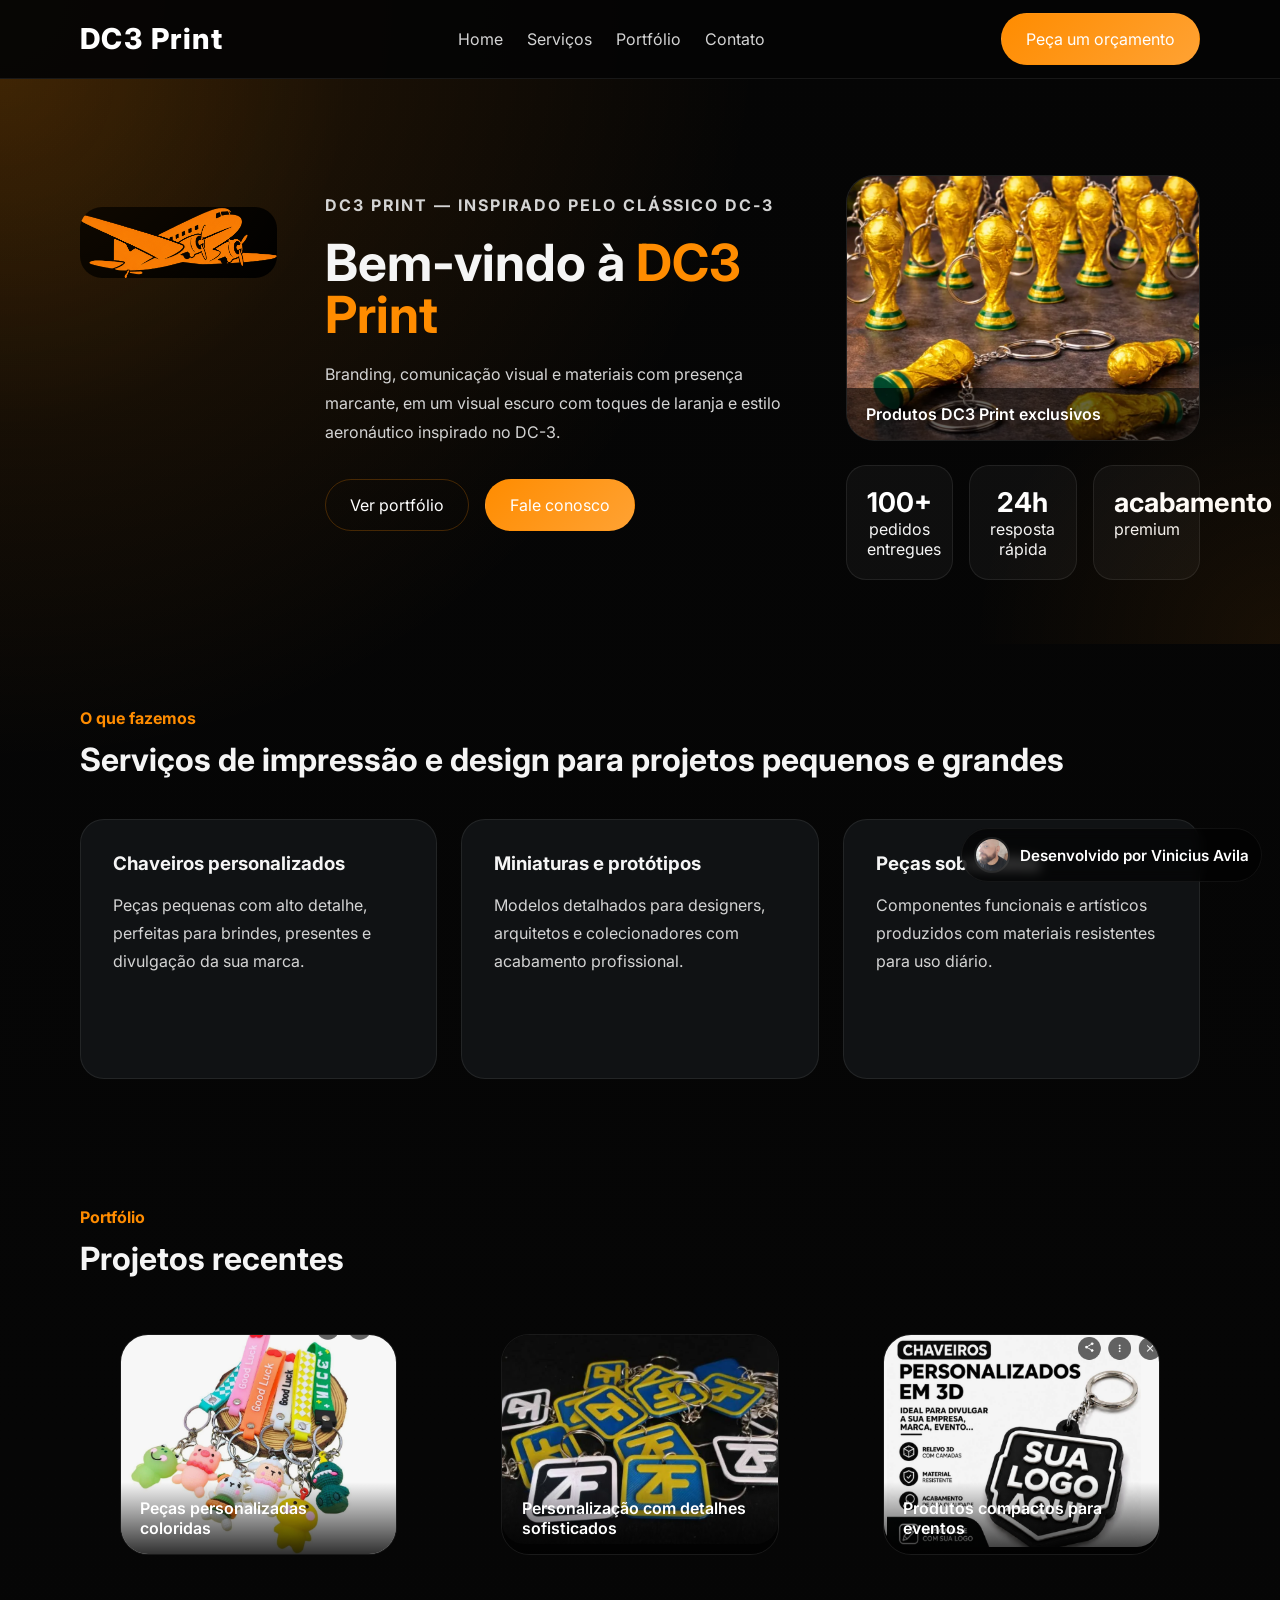
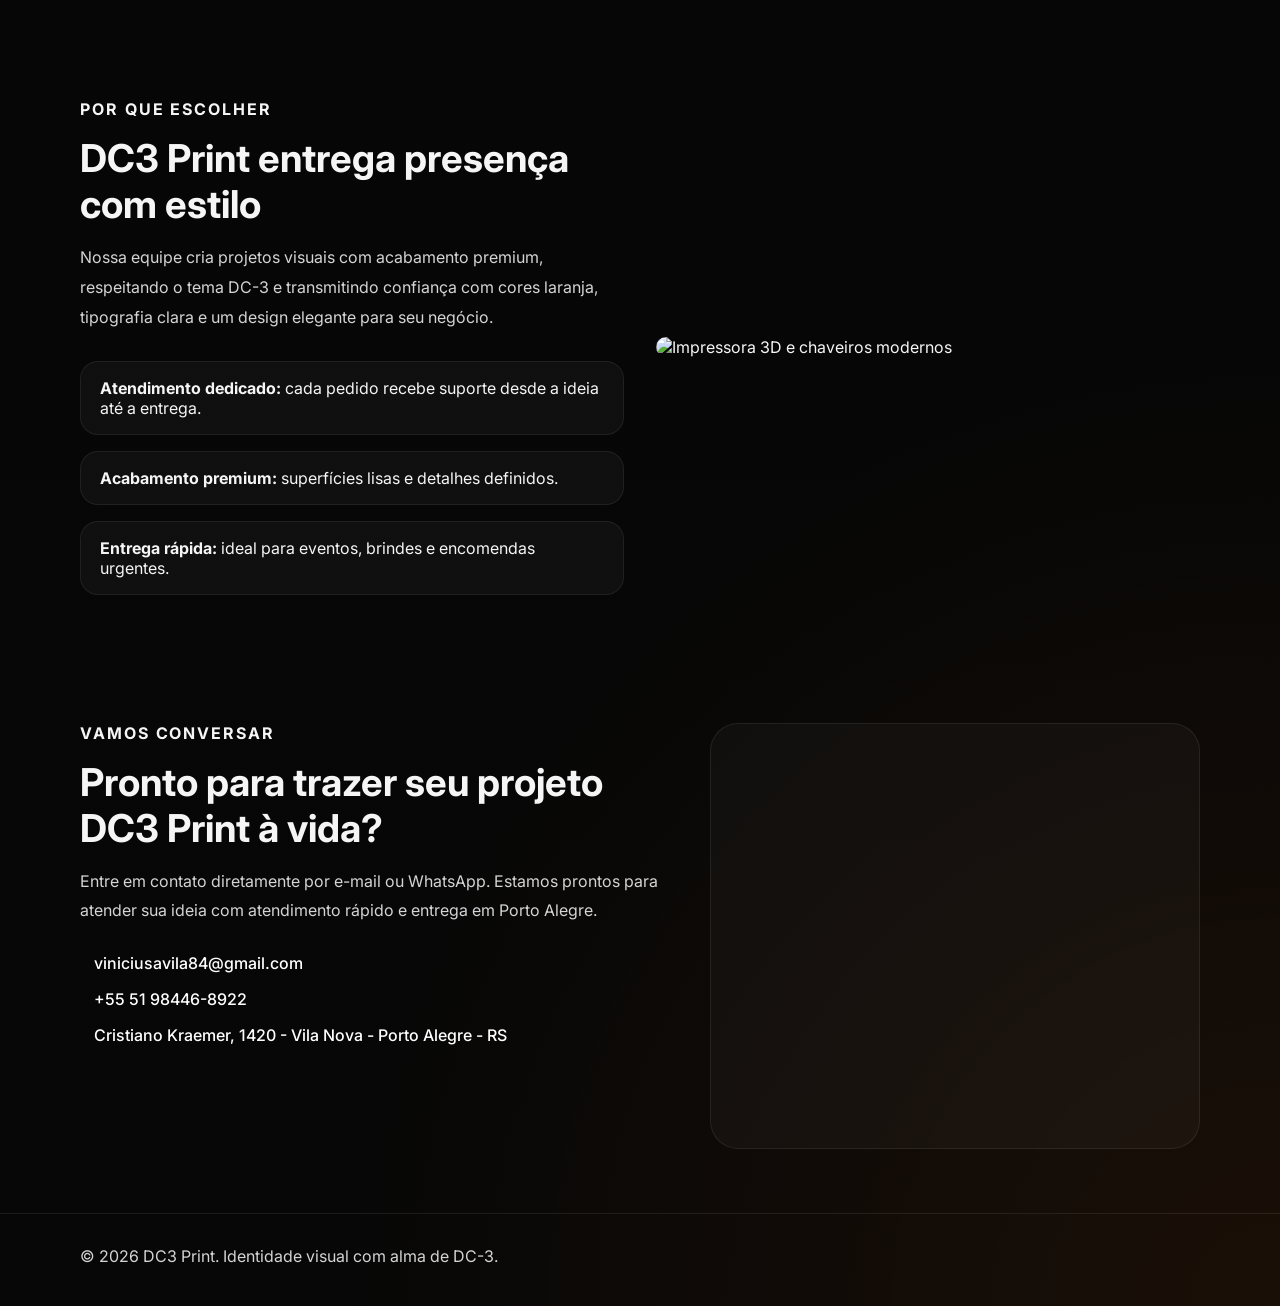
==== DC3Print/index.html @ e3b315c5 "cartao" ====
<!DOCTYPE html>
<html lang="pt-BR">
<head>
  <meta charset="UTF-8">
  <meta name="viewport" content="width=device-width, initial-scale=1.0">
  <title>DC3 Print | Impressões com alma de DC-3</title>
  <link rel="preconnect" href="https://fonts.googleapis.com">
  <link rel="preconnect" href="https://fonts.gstatic.com" crossorigin>
  <link href="https://fonts.googleapis.com/css2?family=Inter:wght@400;500;600;700;800&display=swap" rel="stylesheet">
  <link rel="stylesheet" href="styles.css">
  <script src="https://kit.fontawesome.com/a2d9f3c9a1.js" crossorigin="anonymous"></script>
</head>
<body>
  <header class="site-header">
    <div class="container header-inner">
      <a href="#home" class="brand"><span class="brand-name">DC3 Print</span></a>
      <nav class="nav-links">
        <a href="#home">Home</a>
        <a href="#services">Serviços</a>
        <a href="#portfolio">Portfólio</a>
        <a href="#contact">Contato</a>
      </nav>
      <a href="#contact" class="btn btn-primary">Peça um orçamento</a>
    </div>
  </header>

  <main>
    <section id="home" class="hero-section">
      <div class="container hero-grid">
        <div class="hero-image-logo">
          <img src="images/logo_site_dc3.png" alt="Logo DC3 Print" class="hero-logo">
        </div>
        <div class="hero-copy">
          <p class="eyebrow">DC3 Print — inspirado pelo clássico DC-3</p>
          <h1>Bem-vindo à <span>DC3 Print</span></h1>
          <p>Branding, comunicação visual e materiais com presença marcante, em um visual escuro com toques de laranja e estilo aeronáutico inspirado no DC-3.</p>
          <div class="hero-actions">
            <a href="#portfolio" class="btn btn-secondary">Ver portfólio</a>
            <a href="#contact" class="btn btn-primary">Fale conosco</a>
          </div>
        </div>
        <div class="hero-visual">
          <div class="hero-card">
            <img src="images/image-1780492488087.png" alt="Produção gráfica premium" loading="lazy">
            <div class="label">Produtos DC3 Print exclusivos</div>
          </div>
          <div class="hero-stats">
            <div>
              <strong>100+</strong>
              pedidos entregues
            </div>
            <div>
              <strong>24h</strong>
              resposta rápida
            </div>
            <div>
              <strong>acabamento</strong>
              premium
            </div>
          </div>
        </div>
      </div>
    </section>

    <section id="services" class="section-split">
      <div class="container section-title">
        <span>O que fazemos</span>
        <h2>Serviços de impressão e design para projetos pequenos e grandes</h2>
      </div>
      <div class="container cards-grid">
        <article class="card service-card">
          <i class="fa-solid fa-key"></i>
          <h3>Chaveiros personalizados</h3>
          <p>Peças pequenas com alto detalhe, perfeitas para brindes, presentes e divulgação da sua marca.</p>
        </article>
        <article class="card service-card">
          <i class="fa-solid fa-cube"></i>
          <h3>Miniaturas e protótipos</h3>
          <p>Modelos detalhados para designers, arquitetos e colecionadores com acabamento profissional.</p>
        </article>
        <article class="card service-card">
          <i class="fa-solid fa-gear"></i>
          <h3>Peças sob medida</h3>
          <p>Componentes funcionais e artísticos produzidos com materiais resistentes para uso diário.</p>
        </article>
      </div>
    </section>

    <section id="portfolio" class="portfolio-section">
      <div class="container section-title">
        <span>Portfólio</span>
        <h2>Projetos recentes</h2>
      </div>
      <div class="container portfolio-grid">
        <figure class="portfolio-card">
          <img src="images/image-1780493433147.png" alt="Peças personalizadas coloridas" loading="lazy">
          <figcaption>Peças personalizadas coloridas</figcaption>
        </figure>
        <figure class="portfolio-card">
          <img src="images/image-1780493447519.png" alt="Produtos personalizados com detalhes sofisticados" loading="lazy">
          <figcaption>Personalização com detalhes sofisticados</figcaption>
        </figure>
        <figure class="portfolio-card">
          <img src="images/image-1780493489590.png" alt="Produtos compactos para eventos" loading="lazy">
          <figcaption>Produtos compactos para eventos</figcaption>
        </figure>
      </div>
    </section>

    <section class="about-section">
      <div class="container about-grid">
        <div class="about-copy">
          <span>Por que escolher</span>
          <h2>DC3 Print entrega presença com estilo</h2>
          <p>Nossa equipe cria projetos visuais com acabamento premium, respeitando o tema DC-3 e transmitindo confiança com cores laranja, tipografia clara e um design elegante para seu negócio.</p>
          <ul>
            <li><strong>Atendimento dedicado:</strong> cada pedido recebe suporte desde a ideia até a entrega.</li>
            <li><strong>Acabamento premium:</strong> superfícies lisas e detalhes definidos.</li>
            <li><strong>Entrega rápida:</strong> ideal para eventos, brindes e encomendas urgentes.</li>
          </ul>
        </div>
        <div class="about-visual">
          <img src="https://images.unsplash.com/photo-1605792657667-24a0b4f2384f?auto=format&fit=crop&w=900&q=80" alt="Impressora 3D e chaveiros modernos" loading="lazy">
        </div>
      </div>
    </section>

    <section id="contact" class="contact-section">
      <div class="container contact-grid contact-grid--full">
        <div class="contact-copy">
          <span>Vamos conversar</span>
          <h2>Pronto para trazer seu projeto DC3 Print à vida?</h2>
          <p>Entre em contato diretamente por e-mail ou WhatsApp. Estamos prontos para atender sua ideia com atendimento rápido e entrega em Porto Alegre.</p>
          <div class="contact-details contact-details--stack">
            <div><i class="fa-solid fa-envelope"></i> <a href="mailto:viniciusavila84@gmail.com">viniciusavila84@gmail.com</a></div>
            <div><i class="fa-solid fa-phone"></i> <a href="https://wa.me/5551984468922" target="_blank" rel="noreferrer">+55 51 98446-8922</a></div>
            <div><i class="fa-solid fa-location-dot"></i> Cristiano Kraemer, 1420 - Vila Nova - Porto Alegre - RS</div>
          </div>
        </div>
        <div class="map-frame">
          <iframe src="https://www.google.com/maps/embed?pb=!1m18!1m12!1m3!1d3450.826094313455!2d-51.201713999999996!3d-30.127789399999997!2m3!1f0!2f0!3f0!3m2!1i1024!2i768!4f13.1!3m3!1m2!1s0x9519831512eab777%3A0x67da33f5b33ea9b5!2sEst.%20Cristiano%20Kraemer%2C%201420%20-%20Vila%20Nova%2C%20Porto%20Alegre%20-%20RS%2C%2091750-060!5e0!3m2!1spt-BR!2sbr!4v1780493617590!5m2!1spt-BR!2sbr" loading="lazy" referrerpolicy="no-referrer-when-downgrade"></iframe>
        </div>
      </div>
    </section>
  </main>

  <footer class="site-footer">
    <div class="container footer-inner">
      <p>&copy; 2026 DC3 Print. Identidade visual com alma de DC-3.</p>
      <div class="social-links">
        <a href="#"><i class="fa-brands fa-instagram"></i></a>
        <a href="#"><i class="fa-brands fa-whatsapp"></i></a>
        <a href="#"><i class="fa-brands fa-facebook"></i></a>
      </div>
    </div>
  </footer>

  <script src="script.js"></script>
  <a class="dev-credit" href="http://viniciusavila.com.br" target="_blank" rel="noopener noreferrer">
    <img src="../midias/foto_vinicius.jpeg" alt="Vinicius Avila">
    <span>Desenvolvido por Vinicius Avila</span>
  </a>
</body>
</html>
---- DC3Print/styles.css ----
:root {
  --bg: #050505;
  --surface: #101214;
  --text: #f5f5f5;
  --muted: #d4d4d4;
  --orange: #ff8c00;
  --accent: #ffa233;
  --border: rgba(255, 140, 0, 0.22);
}

* {
  box-sizing: border-box;
}

html, body {
  margin: 0;
  min-height: 100%;
  background: radial-gradient(circle at top left, rgba(255, 140, 0, 0.16), transparent 24%),
              radial-gradient(circle at bottom right, rgba(255, 112, 0, 0.08), transparent 30%),
              linear-gradient(180deg, #050505 0%, #070707 100%);
  color: var(--text);
  font-family: 'Inter', system-ui, sans-serif;
}

img {
  max-width: 100%;
  display: block;
  border-radius: 22px;
}

button, input, textarea {
  font: inherit;
}

.container {
  width: min(1120px, calc(100% - 2rem));
  margin: 0 auto;
}

.site-header {
  position: sticky;
  top: 0;
  z-index: 20;
  background: rgba(5, 5, 5, 0.92);
  border-bottom: 1px solid rgba(255,255,255,.08);
}

.header-inner {
  display: flex;
  align-items: center;
  justify-content: space-between;
  gap: 1rem;
  padding: 0.8rem 0;
}

.brand {
  display: inline-flex;
  align-items: center;
  gap: 0.85rem;
  font-size: 1.8rem;
  font-weight: 800;
  color: #fff;
  text-decoration: none;
  letter-spacing: 0.05em;
  line-height: 1;
}

.logo-img {
  width: 140px;
  height: 140px;
  object-fit: contain;
  display: none;
  flex-shrink: 0;
}

.nav-links {
  display: flex;
  gap: 1.5rem;
  flex-wrap: wrap;
}

.nav-links a {
  color: var(--muted);
  text-decoration: none;
  transition: color .2s ease;
}

.nav-links a:hover {
  color: #fff;
}

.btn {
  display: inline-flex;
  align-items: center;
  justify-content: center;
  gap: .6rem;
  padding: 0.95rem 1.5rem;
  border-radius: 999px;
  border: 1px solid transparent;
  text-decoration: none;
  cursor: pointer;
  transition: transform .2s ease, background .2s ease, border-color .2s ease;
}

.btn:hover {
  transform: translateY(-2px);
}

.btn-primary {
  background: linear-gradient(135deg, var(--orange), var(--accent));
  color: #fff;
}

.btn-secondary {
  background: transparent;
  border-color: rgba(255, 140, 0, 0.28);
  color: #fff;
}

.hero-section {
  padding: 6rem 0 4rem;
  position: relative;
  overflow: hidden;
}

.hero-section::after {
  content: '';
  position: absolute;
  inset: 0;
  background: radial-gradient(circle at top left, rgba(255, 140, 0, 0.1), transparent 25%),
              radial-gradient(circle at bottom right, rgba(255, 140, 0, 0.08), transparent 22%);
  pointer-events: none;
}

.hero-grid {
  display: grid;
  grid-template-columns: 0.5fr 1.2fr 0.9fr;
  gap: 3rem;
  align-items: flex-start;
}

.eyebrow {
  color: var(--orange);
  font-weight: 700;
  text-transform: uppercase;
  letter-spacing: .12em;
  margin-bottom: 1rem;
}

.hero-image-logo {
  display: flex;
  justify-content: center;
  align-items: flex-start;
  padding-top: 2rem;
}

.hero-logo {
  width: 220px;
  height: auto;
  object-fit: contain;
}

.hero-copy {
  grid-column: 2;
}

.hero-copy h1 {
  font-size: clamp(2.7rem, 4vw, 4.5rem);
  line-height: 1.02;
  margin: 0 0 1.25rem;
}

.hero-copy h1 span {
  color: var(--orange);
}

.hero-copy p {
  max-width: 60ch;
  color: var(--muted);
  line-height: 1.8;
}

.hero-actions .btn-secondary {
  border-color: rgba(255, 140, 0, 0.24);
  color: #fff;
}

.hero-actions {
  display: flex;
  gap: 1rem;
  flex-wrap: wrap;
  margin-top: 2rem;
}

.hero-visual {
  display: grid;
  gap: 1.5rem;
  grid-column: 3;
}

.hero-card {
  position: relative;
  overflow: hidden;
  border-radius: 28px;
  background: linear-gradient(180deg, rgba(14, 14, 14, .95), rgba(15, 15, 15, .85));
  border: 1px solid rgba(255,255,255,.08);
}

.hero-card img {
  aspect-ratio: 4 / 3;
  object-fit: cover;
}

.label {
  position: absolute;
  inset: auto 0 0 0;
  padding: 1rem 1.2rem;
  background: rgba(0, 0, 0, 0.6);
  color: #fff;
  font-weight: 600;
}

.hero-stats {
  display: grid;
  grid-template-columns: repeat(3, minmax(0, 1fr));
  gap: 1rem;
}

.hero-stats div {
  background: rgba(255,255,255,.04);
  border: 1px solid rgba(255,255,255,.08);
  border-radius: 20px;
  padding: 1.25rem;
  text-align: center;
}

.hero-stats strong {
  display: block;
  font-size: 1.7rem;
  color: #fff;
}

.section-split,
.portfolio-section,
.about-section,
.contact-section {
  padding: 4rem 0;
}

.section-title span {
  display: inline-block;
  color: var(--orange);
  font-weight: 700;
  margin-bottom: .75rem;
}

.section-title h2 {
  font-size: clamp(2rem, 2.5vw, 2.8rem);
  margin: 0;
}

.cards-grid {
  display: grid;
  grid-template-columns: repeat(3, minmax(0, 1fr));
  gap: 1.5rem;
  margin-top: 2.5rem;
}

.card {
  background: var(--surface);
  border: 1px solid rgba(255,255,255,.08);
  border-radius: 24px;
  padding: 2rem;
  min-height: 260px;
}

.service-card i {
  font-size: 1.9rem;
  color: var(--red);
  margin-bottom: 1rem;
}

.service-card h3 {
  margin: 0 0 .85rem;
}

.service-card p {
  color: var(--muted);
  line-height: 1.75;
}

.portfolio-grid {
  display: grid;
  grid-template-columns: repeat(3, minmax(0, 1fr));
  gap: 1.5rem;
  margin-top: 2.5rem;
}

.portfolio-card {
  position: relative;
  overflow: hidden;
  border-radius: 28px;
  border: 1px solid rgba(255,255,255,.08);
}

.portfolio-card figcaption {
  position: absolute;
  left: 0;
  right: 0;
  bottom: 0;
  padding: 1rem 1.2rem;
  background: linear-gradient(180deg, transparent, rgba(0,0,0,.8));
  color: #fff;
  font-weight: 600;
}

.about-grid {
  display: grid;
  grid-template-columns: 1fr 1fr;
  gap: 2rem;
  align-items: center;
}

.about-copy span {
  color: var(--blue);
  font-weight: 700;
  text-transform: uppercase;
  letter-spacing: .12em;
}

.about-copy h2 {
  margin: 1rem 0 1rem;
  font-size: clamp(2.2rem, 3vw, 3rem);
}

.about-copy p {
  color: var(--muted);
  line-height: 1.85;
}

.about-copy ul {
  list-style: none;
  padding: 0;
  margin: 1.8rem 0 0;
  display: grid;
  gap: 1rem;
}

.about-copy li {
  background: rgba(255,255,255,.04);
  border: 1px solid rgba(255,255,255,.07);
  padding: 1rem 1.2rem;
  border-radius: 18px;
}

.about-visual img {
  border-radius: 28px;
}

.contact-grid {
  display: grid;
  grid-template-columns: 1.1fr 0.9fr;
  gap: 2rem;
  align-items: start;
}

.contact-copy span {
  color: var(--blue);
  font-weight: 700;
  text-transform: uppercase;
  letter-spacing: .12em;
}

.contact-copy h2 {
  margin: 1rem 0 1rem;
  font-size: clamp(2.2rem, 3vw, 3rem);
}

.contact-copy p {
  color: var(--muted);
  line-height: 1.8;
}

.contact-details {
  display: grid;
  gap: 1rem;
  margin-top: 1.8rem;
}

.contact-details div {
  display: flex;
  align-items: center;
  gap: 0.9rem;
  color: #fff;
  font-weight: 500;
}

.contact-details a {
  color: #fff;
  text-decoration: none;
}

.map-frame {
  min-height: 420px;
  border-radius: 28px;
  overflow: hidden;
  border: 1px solid rgba(255,255,255,.08);
  background: rgba(255,255,255,.03);
}

.map-frame iframe {
  width: 100%;
  min-height: 420px;
  border: 0;
}

.contact-form {
  display: grid;
  gap: 1rem;
  background: rgba(255,255,255,.03);
  padding: 2rem;
  border-radius: 28px;
  border: 1px solid rgba(255,255,255,.08);
}

.contact-form label {
  display: grid;
  gap: .65rem;
  font-size: .95rem;
  color: var(--muted);
}

.contact-form input,
.contact-form textarea {
  width: 100%;
  padding: 1rem 1.1rem;
  border-radius: 18px;
  border: 1px solid rgba(255,255,255,.12);
  background: rgba(255,255,255,.04);
  color: #fff;
}

.contact-form input::placeholder,
.contact-form textarea::placeholder {
  color: rgba(255,255,255,.55);
}

/* Developer credit badge (fixed bottom-right) */
.dev-credit {
  position: fixed;
  right: 18px;
  bottom: 18px;
  background: rgba(0,0,0,0.6);
  color: #fff;
  padding: 8px 12px;
  border-radius: 999px;
  display: inline-flex;
  align-items: center;
  gap: 10px;
  z-index: 60;
  backdrop-filter: blur(6px);
  border: 1px solid rgba(255,255,255,0.06);
  text-decoration: none;
}

.dev-credit img {
  width: 36px;
  height: 36px;
  border-radius: 50%;
  object-fit: cover;
  border: 2px solid rgba(255,255,255,0.08);
}

.dev-credit span {
  font-size: 0.95rem;
  color: #fff;
  font-weight: 600;
}

@media (max-width: 520px) {
  .dev-credit {
    right: 12px;
    bottom: 12px;
    padding: 6px 8px;
  }
  .dev-credit img { width: 30px; height: 30px; }
  .dev-credit span { font-size: 0.85rem; }
}

.site-footer {
  padding: 2rem 0 2.5rem;
  border-top: 1px solid rgba(255,255,255,.08);
}

.footer-inner {
  display: flex;
  align-items: center;
  justify-content: space-between;
  gap: 1rem;
}

.footer-inner p {
  margin: 0;
  color: var(--muted);
}

.social-links {
  display: flex;
  gap: 1rem;
}

.social-links a {
  color: var(--muted);
  font-size: 1.1rem;
}

.social-links a:hover {
  color: #fff;
}

@media (max-width: 980px) {
  .hero-grid,
  .about-grid,
  .contact-grid {
    grid-template-columns: 1fr;
  }

  .header-inner {
    flex-direction: column;
    align-items: flex-start;
  }

  .nav-links {
    width: 100%;
    justify-content: flex-start;
  }
}

@media (max-width: 720px) {
  .hero-section { padding-top: 3rem; }
  .hero-copy h1 { font-size: 2.4rem; }
  .cards-grid,
  .portfolio-grid {
    grid-template-columns: 1fr;
  }
  .footer-inner {
    flex-direction: column;
    align-items: flex-start;
  }
}
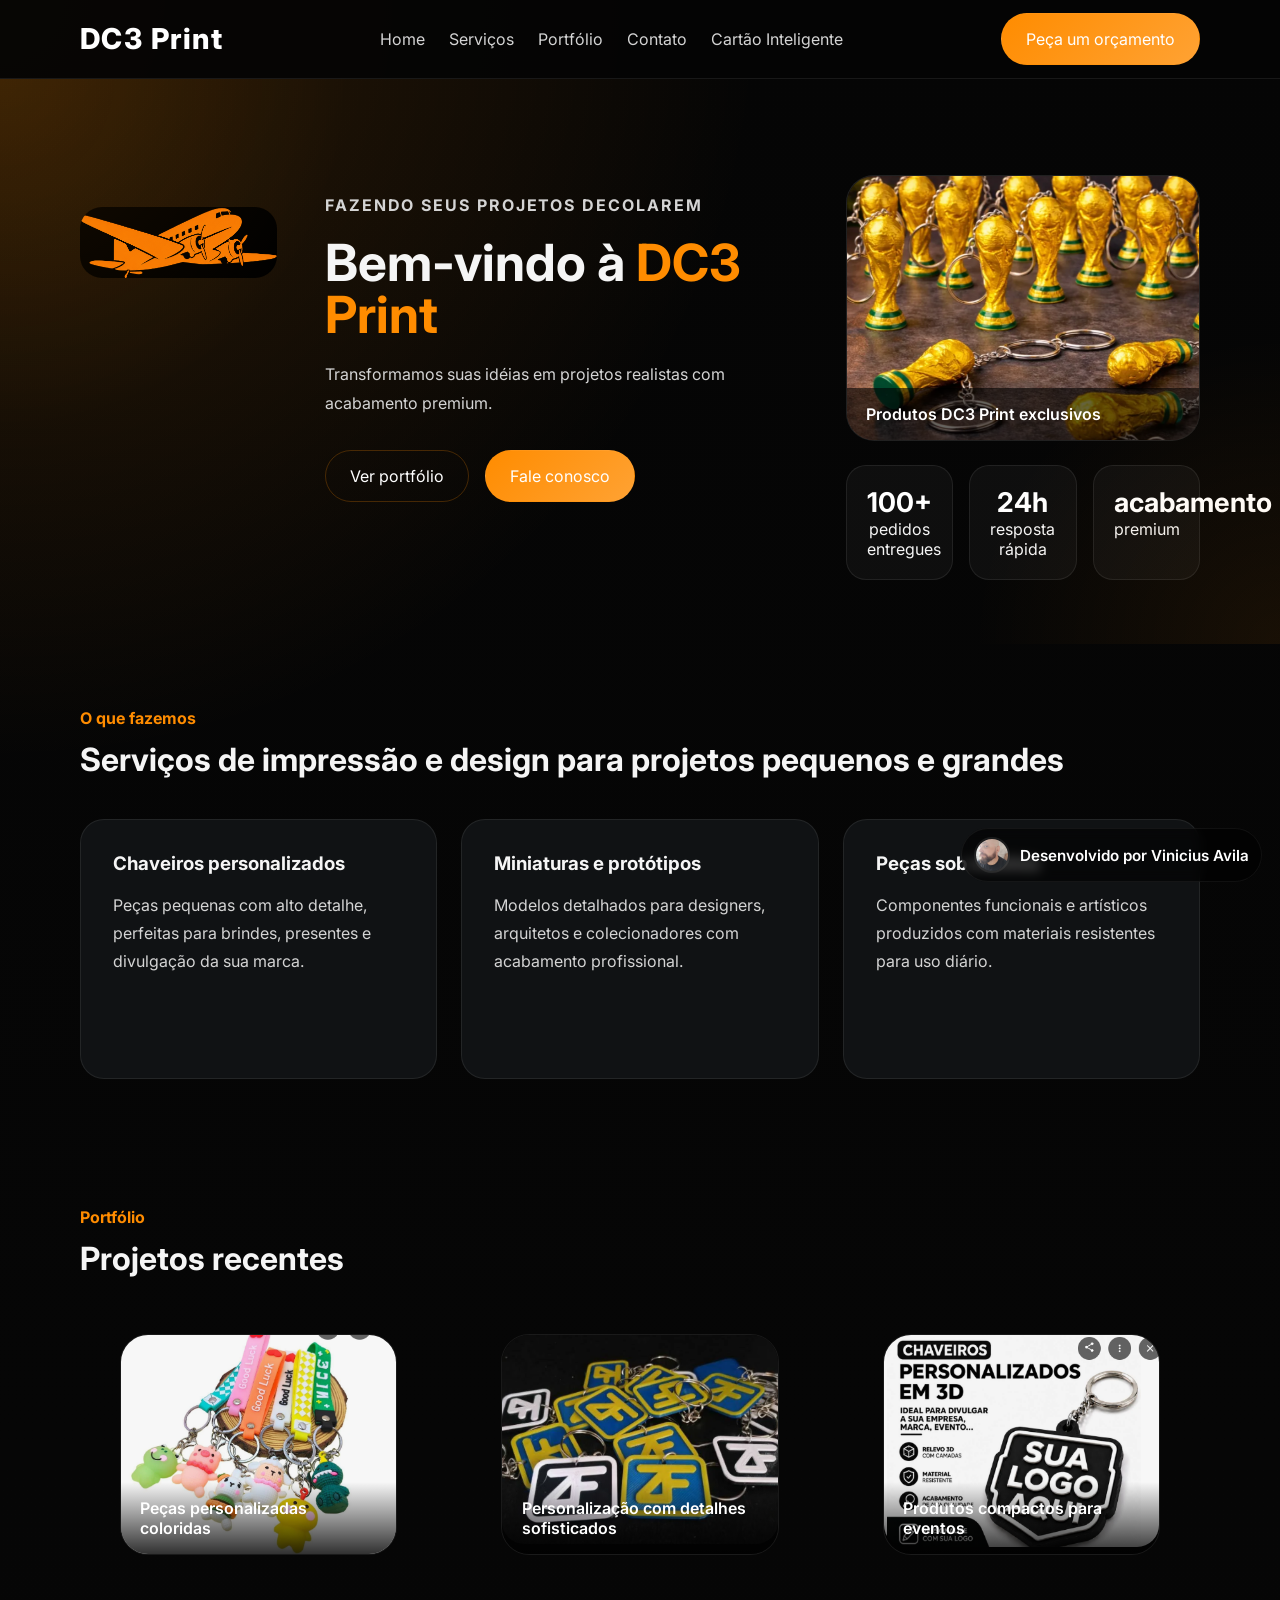
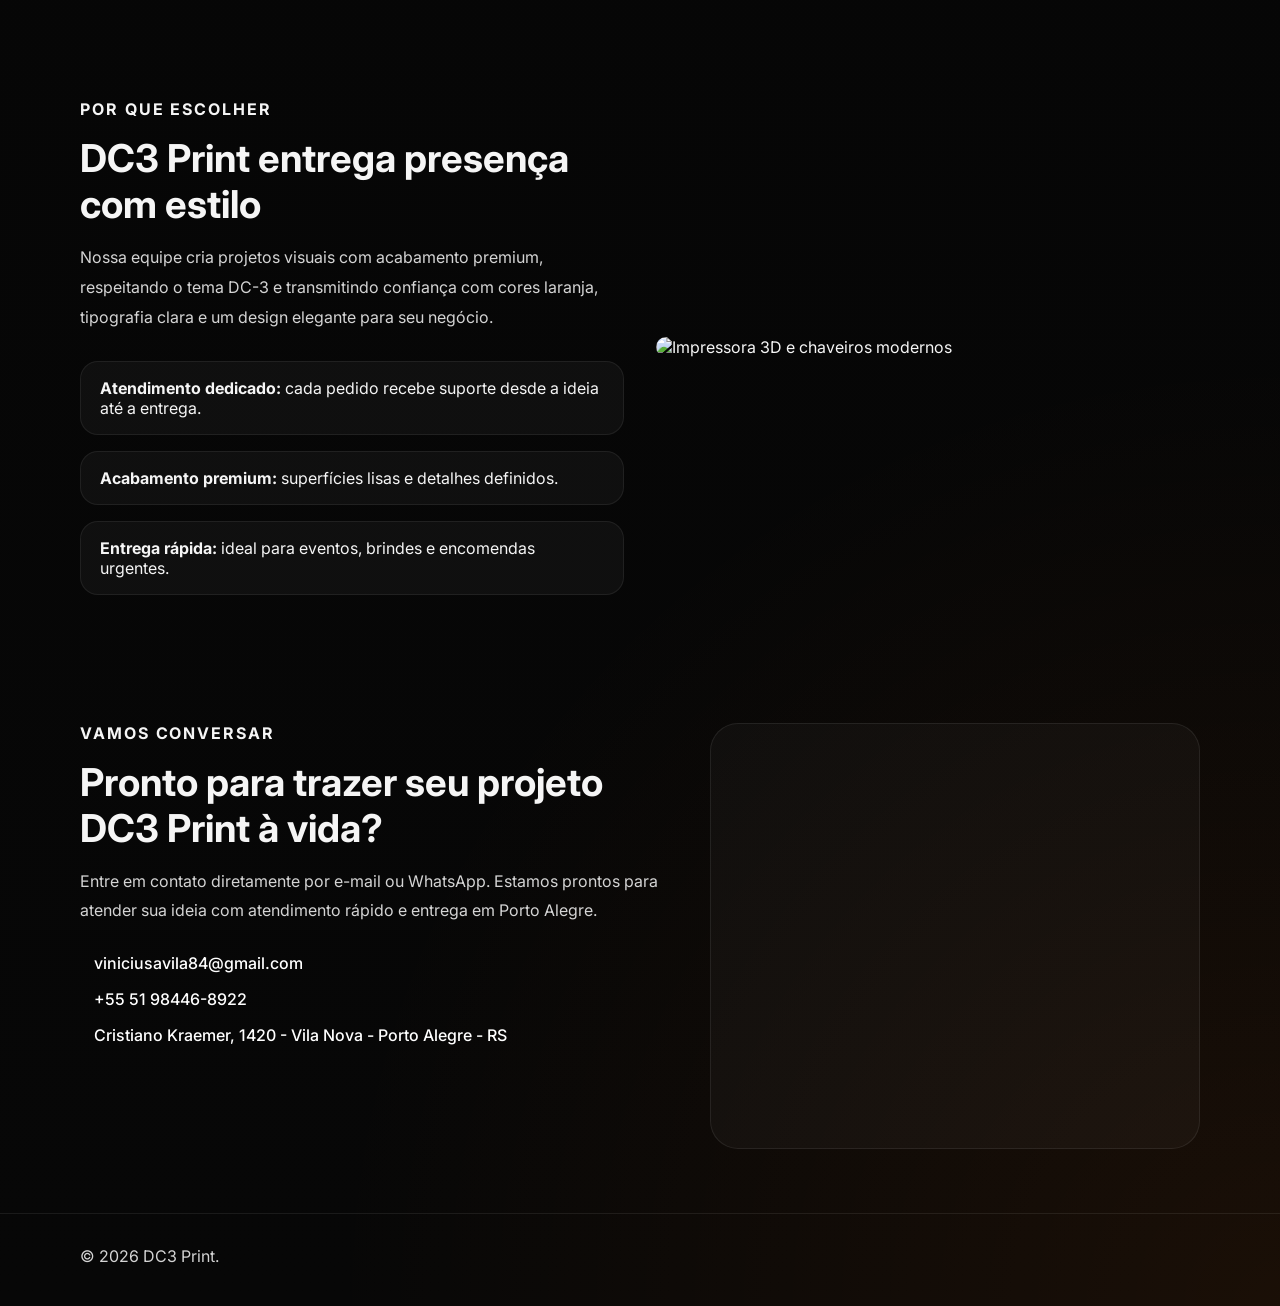
==== commit c32bba0c: "cartao2" ====
--- a/DC3Print/index.html
+++ b/DC3Print/index.html
@@ -19,6 +19,7 @@
         <a href="#services">Serviços</a>
         <a href="#portfolio">Portfólio</a>
         <a href="#contact">Contato</a>
+        <a href="cartaointeligente/dmangueiras.html">Cartão Inteligente</a>
       </nav>
       <a href="#contact" class="btn btn-primary">Peça um orçamento</a>
     </div>
@@ -31,9 +32,9 @@
           <img src="images/logo_site_dc3.png" alt="Logo DC3 Print" class="hero-logo">
         </div>
         <div class="hero-copy">
-          <p class="eyebrow">DC3 Print — inspirado pelo clássico DC-3</p>
+          <p class="eyebrow">Fazendo seus projetos decolarem</p>
           <h1>Bem-vindo à <span>DC3 Print</span></h1>
-          <p>Branding, comunicação visual e materiais com presença marcante, em um visual escuro com toques de laranja e estilo aeronáutico inspirado no DC-3.</p>
+          <p>Transformamos suas idéias em projetos realistas com acabamento premium.</p>
           <div class="hero-actions">
             <a href="#portfolio" class="btn btn-secondary">Ver portfólio</a>
             <a href="#contact" class="btn btn-primary">Fale conosco</a>
@@ -146,7 +147,7 @@
 
   <footer class="site-footer">
     <div class="container footer-inner">
-      <p>&copy; 2026 DC3 Print. Identidade visual com alma de DC-3.</p>
+      <p>&copy; 2026 DC3 Print.</p>
       <div class="social-links">
         <a href="#"><i class="fa-brands fa-instagram"></i></a>
         <a href="#"><i class="fa-brands fa-whatsapp"></i></a>
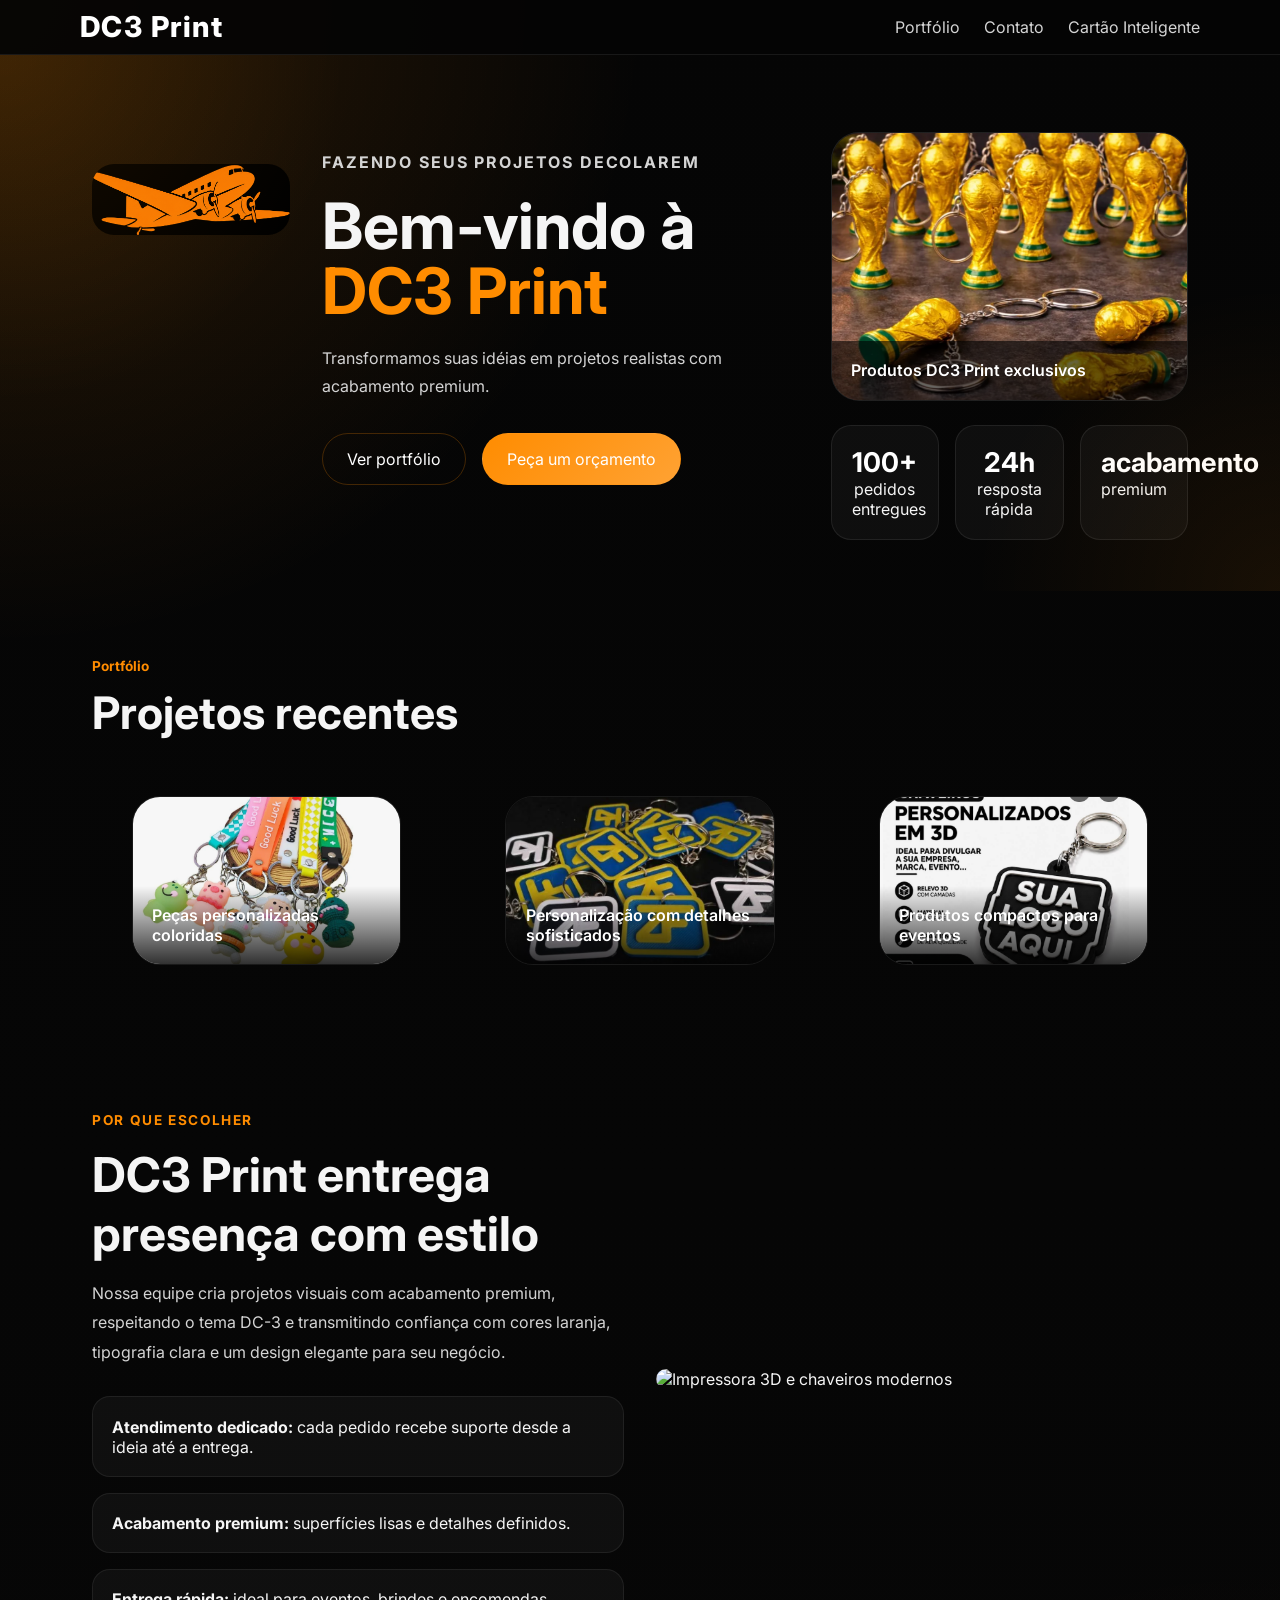
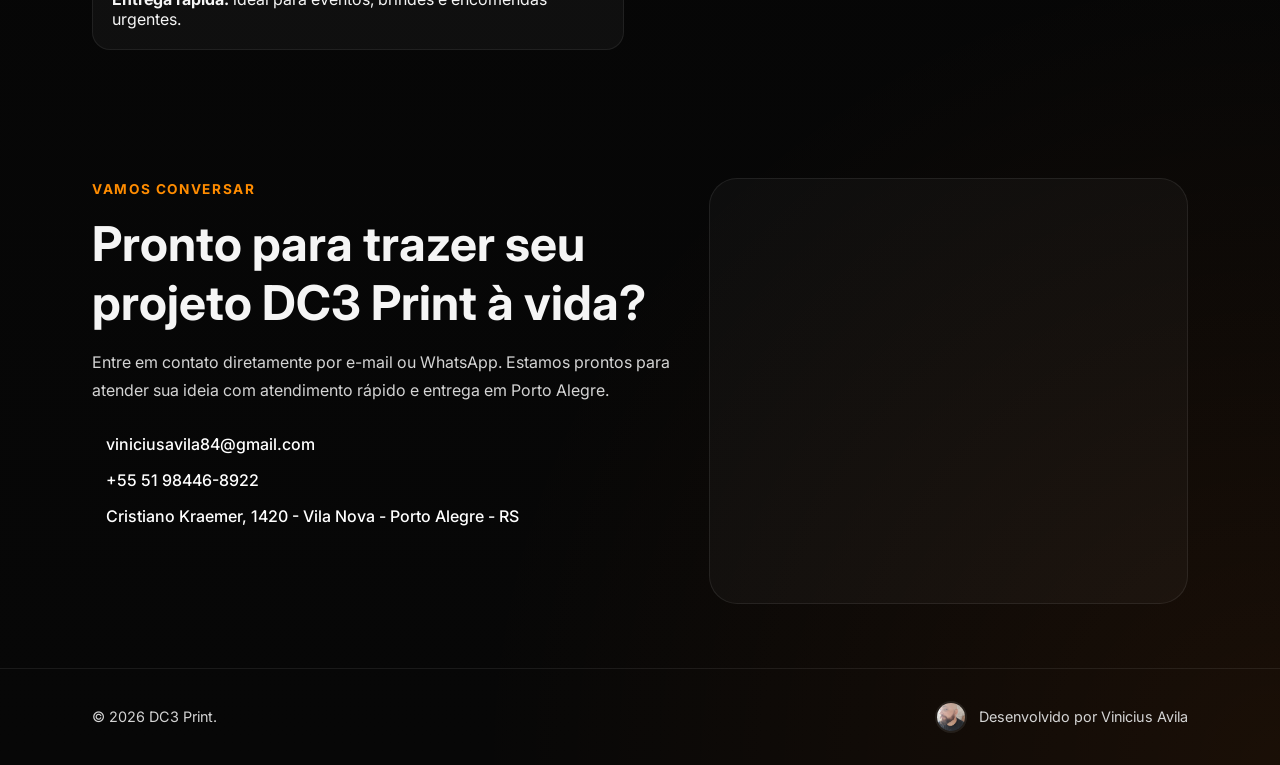
==== commit f0a9c171: "cartao3" ====
--- a/DC3Print/index.html
+++ b/DC3Print/index.html
@@ -15,13 +15,10 @@
     <div class="container header-inner">
       <a href="#home" class="brand"><span class="brand-name">DC3 Print</span></a>
       <nav class="nav-links">
-        <a href="#home">Home</a>
-        <a href="#services">Serviços</a>
         <a href="#portfolio">Portfólio</a>
         <a href="#contact">Contato</a>
         <a href="cartaointeligente/dmangueiras.html">Cartão Inteligente</a>
-      </nav>
-      <a href="#contact" class="btn btn-primary">Peça um orçamento</a>
+      </nav>      
     </div>
   </header>
 
@@ -37,7 +34,7 @@
           <p>Transformamos suas idéias em projetos realistas com acabamento premium.</p>
           <div class="hero-actions">
             <a href="#portfolio" class="btn btn-secondary">Ver portfólio</a>
-            <a href="#contact" class="btn btn-primary">Fale conosco</a>
+            <a href="#contact" class="btn btn-primary">Peça um orçamento</a>
           </div>
         </div>
         <div class="hero-visual">
@@ -60,30 +57,6 @@
             </div>
           </div>
         </div>
-      </div>
-    </section>
-
-    <section id="services" class="section-split">
-      <div class="container section-title">
-        <span>O que fazemos</span>
-        <h2>Serviços de impressão e design para projetos pequenos e grandes</h2>
-      </div>
-      <div class="container cards-grid">
-        <article class="card service-card">
-          <i class="fa-solid fa-key"></i>
-          <h3>Chaveiros personalizados</h3>
-          <p>Peças pequenas com alto detalhe, perfeitas para brindes, presentes e divulgação da sua marca.</p>
-        </article>
-        <article class="card service-card">
-          <i class="fa-solid fa-cube"></i>
-          <h3>Miniaturas e protótipos</h3>
-          <p>Modelos detalhados para designers, arquitetos e colecionadores com acabamento profissional.</p>
-        </article>
-        <article class="card service-card">
-          <i class="fa-solid fa-gear"></i>
-          <h3>Peças sob medida</h3>
-          <p>Componentes funcionais e artísticos produzidos com materiais resistentes para uso diário.</p>
-        </article>
       </div>
     </section>
 
@@ -147,19 +120,23 @@
 
   <footer class="site-footer">
     <div class="container footer-inner">
-      <p>&copy; 2026 DC3 Print.</p>
-      <div class="social-links">
-        <a href="#"><i class="fa-brands fa-instagram"></i></a>
-        <a href="#"><i class="fa-brands fa-whatsapp"></i></a>
-        <a href="#"><i class="fa-brands fa-facebook"></i></a>
+      <div style="flex: 1;">
+        <p>&copy; 2026 DC3 Print.</p>
+      </div>
+      <div style="display: flex; gap: 2rem; align-items: center; flex-wrap: wrap;">
+        <div class="social-links">
+          <a href="#"><i class="fa-brands fa-instagram"></i></a>
+          <a href="#"><i class="fa-brands fa-whatsapp"></i></a>
+          <a href="#"><i class="fa-brands fa-facebook"></i></a>
+        </div>
+        <a class="dev-credit" href="http://viniciusavila.com.br" target="_blank" rel="noopener noreferrer">
+          <img src="../midias/foto_vinicius.jpeg" alt="Vinicius Avila">
+          <span>Desenvolvido por Vinicius Avila</span>
+        </a>
       </div>
     </div>
   </footer>
 
   <script src="script.js"></script>
-  <a class="dev-credit" href="http://viniciusavila.com.br" target="_blank" rel="noopener noreferrer">
-    <img src="../midias/foto_vinicius.jpeg" alt="Vinicius Avila">
-    <span>Desenvolvido por Vinicius Avila</span>
-  </a>
 </body>
 </html>
--- a/DC3Print/styles.css
+++ b/DC3Print/styles.css
@@ -14,7 +14,9 @@
 
 html, body {
   margin: 0;
-  min-height: 100%;
+  min-height: 100vh;
+  display: flex;
+  flex-direction: column;
   background: radial-gradient(circle at top left, rgba(255, 140, 0, 0.16), transparent 24%),
               radial-gradient(circle at bottom right, rgba(255, 112, 0, 0.08), transparent 30%),
               linear-gradient(180deg, #050505 0%, #070707 100%);
@@ -22,6 +24,10 @@
   font-family: 'Inter', system-ui, sans-serif;
 }
 
+main {
+  flex: 1;
+}
+
 img {
   max-width: 100%;
   display: block;
@@ -33,8 +39,16 @@
 }
 
 .container {
-  width: min(1120px, calc(100% - 2rem));
+  width: min(1120px, calc(100% - 1.5rem));
   margin: 0 auto;
+  padding: 0 0.75rem;
+}
+
+@media (max-width: 640px) {
+  .container {
+    width: 100%;
+    padding: 0 1rem;
+  }
 }
 
 .site-header {
@@ -51,13 +65,14 @@
   justify-content: space-between;
   gap: 1rem;
   padding: 0.8rem 0;
+  flex-wrap: wrap;
 }
 
 .brand {
   display: inline-flex;
   align-items: center;
   gap: 0.85rem;
-  font-size: 1.8rem;
+  font-size: clamp(1.4rem, 4vw, 1.8rem);
   font-weight: 800;
   color: #fff;
   text-decoration: none;
@@ -75,7 +90,7 @@
 
 .nav-links {
   display: flex;
-  gap: 1.5rem;
+  gap: clamp(0.8rem, 3vw, 1.5rem);
   flex-wrap: wrap;
 }
 
@@ -83,10 +98,25 @@
   color: var(--muted);
   text-decoration: none;
   transition: color .2s ease;
+  font-size: clamp(0.85rem, 2vw, 1rem);
 }
 
 .nav-links a:hover {
   color: #fff;
+}
+
+@media (max-width: 640px) {
+  .header-inner {
+    flex-direction: column;
+    align-items: flex-start;
+    width: 100%;
+  }
+
+  .nav-links {
+    width: 100%;
+    justify-content: flex-start;
+    gap: 1rem;
+  }
 }
 
 .btn {
@@ -94,16 +124,22 @@
   align-items: center;
   justify-content: center;
   gap: .6rem;
-  padding: 0.95rem 1.5rem;
+  padding: clamp(0.7rem, 2vw, 0.95rem) clamp(1rem, 4vw, 1.5rem);
   border-radius: 999px;
   border: 1px solid transparent;
   text-decoration: none;
   cursor: pointer;
   transition: transform .2s ease, background .2s ease, border-color .2s ease;
+  font-size: clamp(0.85rem, 2vw, 1rem);
+  white-space: nowrap;
 }
 
 .btn:hover {
   transform: translateY(-2px);
+}
+
+.btn:active {
+  transform: translateY(0);
 }
 
 .btn-primary {
@@ -118,7 +154,7 @@
 }
 
 .hero-section {
-  padding: 6rem 0 4rem;
+  padding: clamp(3rem, 6vw, 6rem) 0 clamp(2rem, 4vw, 4rem);
   position: relative;
   overflow: hidden;
 }
@@ -135,8 +171,22 @@
 .hero-grid {
   display: grid;
   grid-template-columns: 0.5fr 1.2fr 0.9fr;
-  gap: 3rem;
+  gap: 2rem;
   align-items: flex-start;
+}
+
+@media (max-width: 1024px) {
+  .hero-grid {
+    grid-template-columns: 1fr 1.2fr;
+    gap: 2rem;
+  }
+}
+
+@media (max-width: 768px) {
+  .hero-grid {
+    grid-template-columns: 1fr;
+    gap: 2.5rem;
+  }
 }
 
 .eyebrow {
@@ -145,17 +195,18 @@
   text-transform: uppercase;
   letter-spacing: .12em;
   margin-bottom: 1rem;
+  font-size: clamp(0.7rem, 1.5vw, 0.85rem);
 }
 
 .hero-image-logo {
   display: flex;
   justify-content: center;
   align-items: flex-start;
-  padding-top: 2rem;
+  padding-top: clamp(1rem, 4vw, 2rem);
 }
 
 .hero-logo {
-  width: 220px;
+  width: clamp(120px, 30vw, 220px);
   height: auto;
   object-fit: contain;
 }
@@ -164,8 +215,14 @@
   grid-column: 2;
 }
 
+@media (max-width: 768px) {
+  .hero-copy {
+    grid-column: 1;
+  }
+}
+
 .hero-copy h1 {
-  font-size: clamp(2.7rem, 4vw, 4.5rem);
+  font-size: clamp(1.8rem, 5vw, 4.5rem);
   line-height: 1.02;
   margin: 0 0 1.25rem;
 }
@@ -178,6 +235,7 @@
   max-width: 60ch;
   color: var(--muted);
   line-height: 1.8;
+  font-size: clamp(0.9rem, 2vw, 1rem);
 }
 
 .hero-actions .btn-secondary {
@@ -192,10 +250,27 @@
   margin-top: 2rem;
 }
 
+@media (max-width: 640px) {
+  .hero-actions {
+    flex-direction: column;
+    gap: 0.75rem;
+  }
+
+  .hero-actions .btn {
+    width: 100%;
+  }
+}
+
 .hero-visual {
   display: grid;
   gap: 1.5rem;
   grid-column: 3;
+}
+
+@media (max-width: 1024px) {
+  .hero-visual {
+    grid-column: 1 / -1;
+  }
 }
 
 .hero-card {
@@ -209,34 +284,43 @@
 .hero-card img {
   aspect-ratio: 4 / 3;
   object-fit: cover;
+  width: 100%;
 }
 
 .label {
   position: absolute;
   inset: auto 0 0 0;
-  padding: 1rem 1.2rem;
+  padding: clamp(0.8rem, 2vw, 1.2rem);
   background: rgba(0, 0, 0, 0.6);
   color: #fff;
   font-weight: 600;
+  font-size: clamp(0.75rem, 2vw, 1rem);
 }
 
 .hero-stats {
   display: grid;
   grid-template-columns: repeat(3, minmax(0, 1fr));
   gap: 1rem;
+}
+
+@media (max-width: 640px) {
+  .hero-stats {
+    grid-template-columns: 1fr;
+    gap: 0.75rem;
+  }
 }
 
 .hero-stats div {
   background: rgba(255,255,255,.04);
   border: 1px solid rgba(255,255,255,.08);
   border-radius: 20px;
-  padding: 1.25rem;
+  padding: clamp(0.9rem, 2vw, 1.25rem);
   text-align: center;
 }
 
 .hero-stats strong {
   display: block;
-  font-size: 1.7rem;
+  font-size: clamp(1.2rem, 3vw, 1.7rem);
   color: #fff;
 }
 
@@ -244,7 +328,7 @@
 .portfolio-section,
 .about-section,
 .contact-section {
-  padding: 4rem 0;
+  padding: clamp(2.5rem, 6vw, 4rem) 0;
 }
 
 .section-title span {
@@ -252,48 +336,65 @@
   color: var(--orange);
   font-weight: 700;
   margin-bottom: .75rem;
+  font-size: clamp(0.7rem, 1.5vw, 0.85rem);
 }
 
 .section-title h2 {
-  font-size: clamp(2rem, 2.5vw, 2.8rem);
+  font-size: clamp(1.8rem, 4vw, 2.8rem);
   margin: 0;
 }
 
 .cards-grid {
   display: grid;
-  grid-template-columns: repeat(3, minmax(0, 1fr));
+  grid-template-columns: repeat(auto-fit, minmax(280px, 1fr));
   gap: 1.5rem;
   margin-top: 2.5rem;
+}
+
+@media (max-width: 640px) {
+  .cards-grid {
+    grid-template-columns: 1fr;
+    gap: 1rem;
+  }
 }
 
 .card {
   background: var(--surface);
   border: 1px solid rgba(255,255,255,.08);
   border-radius: 24px;
-  padding: 2rem;
+  padding: clamp(1.5rem, 3vw, 2rem);
   min-height: 260px;
 }
 
 .service-card i {
-  font-size: 1.9rem;
+  font-size: clamp(1.5rem, 3vw, 1.9rem);
   color: var(--red);
   margin-bottom: 1rem;
 }
 
 .service-card h3 {
   margin: 0 0 .85rem;
+  font-size: clamp(1rem, 2.5vw, 1.3rem);
 }
 
 .service-card p {
   color: var(--muted);
   line-height: 1.75;
+  font-size: clamp(0.85rem, 2vw, 1rem);
 }
 
 .portfolio-grid {
   display: grid;
-  grid-template-columns: repeat(3, minmax(0, 1fr));
+  grid-template-columns: repeat(auto-fit, minmax(250px, 1fr));
   gap: 1.5rem;
   margin-top: 2.5rem;
+}
+
+@media (max-width: 640px) {
+  .portfolio-grid {
+    grid-template-columns: 1fr;
+    gap: 1rem;
+  }
 }
 
 .portfolio-card {
@@ -303,15 +404,22 @@
   border: 1px solid rgba(255,255,255,.08);
 }
 
+.portfolio-card img {
+  width: 100%;
+  aspect-ratio: 16 / 10;
+  object-fit: cover;
+}
+
 .portfolio-card figcaption {
   position: absolute;
   left: 0;
   right: 0;
   bottom: 0;
-  padding: 1rem 1.2rem;
+  padding: clamp(0.8rem, 2vw, 1.2rem);
   background: linear-gradient(180deg, transparent, rgba(0,0,0,.8));
   color: #fff;
   font-weight: 600;
+  font-size: clamp(0.8rem, 2vw, 1rem);
 }
 
 .about-grid {
@@ -321,21 +429,30 @@
   align-items: center;
 }
 
+@media (max-width: 768px) {
+  .about-grid {
+    grid-template-columns: 1fr;
+    gap: 2rem;
+  }
+}
+
 .about-copy span {
-  color: var(--blue);
+  color: var(--orange);
   font-weight: 700;
   text-transform: uppercase;
   letter-spacing: .12em;
+  font-size: clamp(0.7rem, 1.5vw, 0.85rem);
 }
 
 .about-copy h2 {
   margin: 1rem 0 1rem;
-  font-size: clamp(2.2rem, 3vw, 3rem);
+  font-size: clamp(1.8rem, 4vw, 3rem);
 }
 
 .about-copy p {
   color: var(--muted);
   line-height: 1.85;
+  font-size: clamp(0.9rem, 2vw, 1rem);
 }
 
 .about-copy ul {
@@ -349,12 +466,14 @@
 .about-copy li {
   background: rgba(255,255,255,.04);
   border: 1px solid rgba(255,255,255,.07);
-  padding: 1rem 1.2rem;
+  padding: clamp(0.8rem, 2vw, 1.2rem);
   border-radius: 18px;
+  font-size: clamp(0.85rem, 2vw, 1rem);
 }
 
 .about-visual img {
   border-radius: 28px;
+  width: 100%;
 }
 
 .contact-grid {
@@ -364,21 +483,30 @@
   align-items: start;
 }
 
+@media (max-width: 768px) {
+  .contact-grid {
+    grid-template-columns: 1fr;
+    gap: 2rem;
+  }
+}
+
 .contact-copy span {
-  color: var(--blue);
+  color: var(--orange);
   font-weight: 700;
   text-transform: uppercase;
   letter-spacing: .12em;
+  font-size: clamp(0.7rem, 1.5vw, 0.85rem);
 }
 
 .contact-copy h2 {
   margin: 1rem 0 1rem;
-  font-size: clamp(2.2rem, 3vw, 3rem);
+  font-size: clamp(1.8rem, 4vw, 3rem);
 }
 
 .contact-copy p {
   color: var(--muted);
   line-height: 1.8;
+  font-size: clamp(0.9rem, 2vw, 1rem);
 }
 
 .contact-details {
@@ -393,11 +521,17 @@
   gap: 0.9rem;
   color: #fff;
   font-weight: 500;
+  font-size: clamp(0.85rem, 2vw, 1rem);
 }
 
 .contact-details a {
   color: #fff;
   text-decoration: none;
+  word-break: break-word;
+}
+
+.contact-details a:hover {
+  text-decoration: underline;
 }
 
 .map-frame {
@@ -406,6 +540,13 @@
   overflow: hidden;
   border: 1px solid rgba(255,255,255,.08);
   background: rgba(255,255,255,.03);
+  width: 100%;
+}
+
+@media (max-width: 768px) {
+  .map-frame {
+    min-height: 300px;
+  }
 }
 
 .map-frame iframe {
@@ -414,11 +555,17 @@
   border: 0;
 }
 
+@media (max-width: 768px) {
+  .map-frame iframe {
+    min-height: 300px;
+  }
+}
+
 .contact-form {
   display: grid;
   gap: 1rem;
   background: rgba(255,255,255,.03);
-  padding: 2rem;
+  padding: clamp(1.5rem, 3vw, 2rem);
   border-radius: 28px;
   border: 1px solid rgba(255,255,255,.08);
 }
@@ -426,18 +573,19 @@
 .contact-form label {
   display: grid;
   gap: .65rem;
-  font-size: .95rem;
+  font-size: clamp(0.85rem, 2vw, 0.95rem);
   color: var(--muted);
 }
 
 .contact-form input,
 .contact-form textarea {
   width: 100%;
-  padding: 1rem 1.1rem;
+  padding: clamp(0.75rem, 2vw, 1.1rem);
   border-radius: 18px;
   border: 1px solid rgba(255,255,255,.12);
   background: rgba(255,255,255,.04);
   color: #fff;
+  font-size: clamp(0.85rem, 2vw, 1rem);
 }
 
 .contact-form input::placeholder,
@@ -445,106 +593,75 @@
   color: rgba(255,255,255,.55);
 }
 
-/* Developer credit badge (fixed bottom-right) */
+.contact-form input:focus,
+.contact-form textarea:focus {
+  outline: none;
+  border-color: rgba(255, 140, 0, 0.5);
+  background: rgba(255,255,255,.06);
+}
+
+/* Developer credit - now part of footer */
 .dev-credit {
-  position: fixed;
-  right: 18px;
-  bottom: 18px;
-  background: rgba(0,0,0,0.6);
-  color: #fff;
-  padding: 8px 12px;
-  border-radius: 999px;
   display: inline-flex;
   align-items: center;
-  gap: 10px;
-  z-index: 60;
-  backdrop-filter: blur(6px);
-  border: 1px solid rgba(255,255,255,0.06);
+  gap: 0.75rem;
   text-decoration: none;
+  color: var(--muted);
+  transition: color .2s ease;
+  font-size: clamp(0.75rem, 2vw, 0.9rem);
+}
+
+.dev-credit:hover {
+  color: #fff;
 }
 
 .dev-credit img {
-  width: 36px;
-  height: 36px;
+  width: 32px;
+  height: 32px;
   border-radius: 50%;
   object-fit: cover;
   border: 2px solid rgba(255,255,255,0.08);
 }
 
-.dev-credit span {
-  font-size: 0.95rem;
-  color: #fff;
-  font-weight: 600;
-}
-
-@media (max-width: 520px) {
-  .dev-credit {
-    right: 12px;
-    bottom: 12px;
-    padding: 6px 8px;
-  }
-  .dev-credit img { width: 30px; height: 30px; }
-  .dev-credit span { font-size: 0.85rem; }
-}
-
 .site-footer {
-  padding: 2rem 0 2.5rem;
+  padding: clamp(1.5rem, 3vw, 2rem) 0;
   border-top: 1px solid rgba(255,255,255,.08);
+  margin-top: auto;
 }
 
 .footer-inner {
   display: flex;
   align-items: center;
   justify-content: space-between;
-  gap: 1rem;
-}
-
-.footer-inner p {
-  margin: 0;
-  color: var(--muted);
-}
-
-.social-links {
-  display: flex;
-  gap: 1rem;
-}
-
-.social-links a {
-  color: var(--muted);
-  font-size: 1.1rem;
-}
-
-.social-links a:hover {
-  color: #fff;
-}
-
-@media (max-width: 980px) {
-  .hero-grid,
-  .about-grid,
-  .contact-grid {
-    grid-template-columns: 1fr;
-  }
-
-  .header-inner {
-    flex-direction: column;
-    align-items: flex-start;
-  }
-
-  .nav-links {
-    width: 100%;
-    justify-content: flex-start;
-  }
-}
-
-@media (max-width: 720px) {
-  .hero-section { padding-top: 3rem; }
-  .hero-copy h1 { font-size: 2.4rem; }
-  .cards-grid,
-  .portfolio-grid {
-    grid-template-columns: 1fr;
-  }
+  gap: 1.5rem;
+  flex-wrap: wrap;
+}
+
+@media (max-width: 640px) {
   .footer-inner {
     flex-direction: column;
     align-items: flex-start;
-  }
-}
+    gap: 1rem;
+  }
+}
+
+.footer-inner p {
+  margin: 0;
+  color: var(--muted);
+  font-size: clamp(0.8rem, 2vw, 0.9rem);
+}
+
+.social-links {
+  display: flex;
+  gap: 1rem;
+}
+
+.social-links a {
+  color: var(--muted);
+  font-size: clamp(0.9rem, 2vw, 1.1rem);
+  transition: color .2s ease;
+}
+
+.social-links a:hover {
+  color: #fff;
+}
